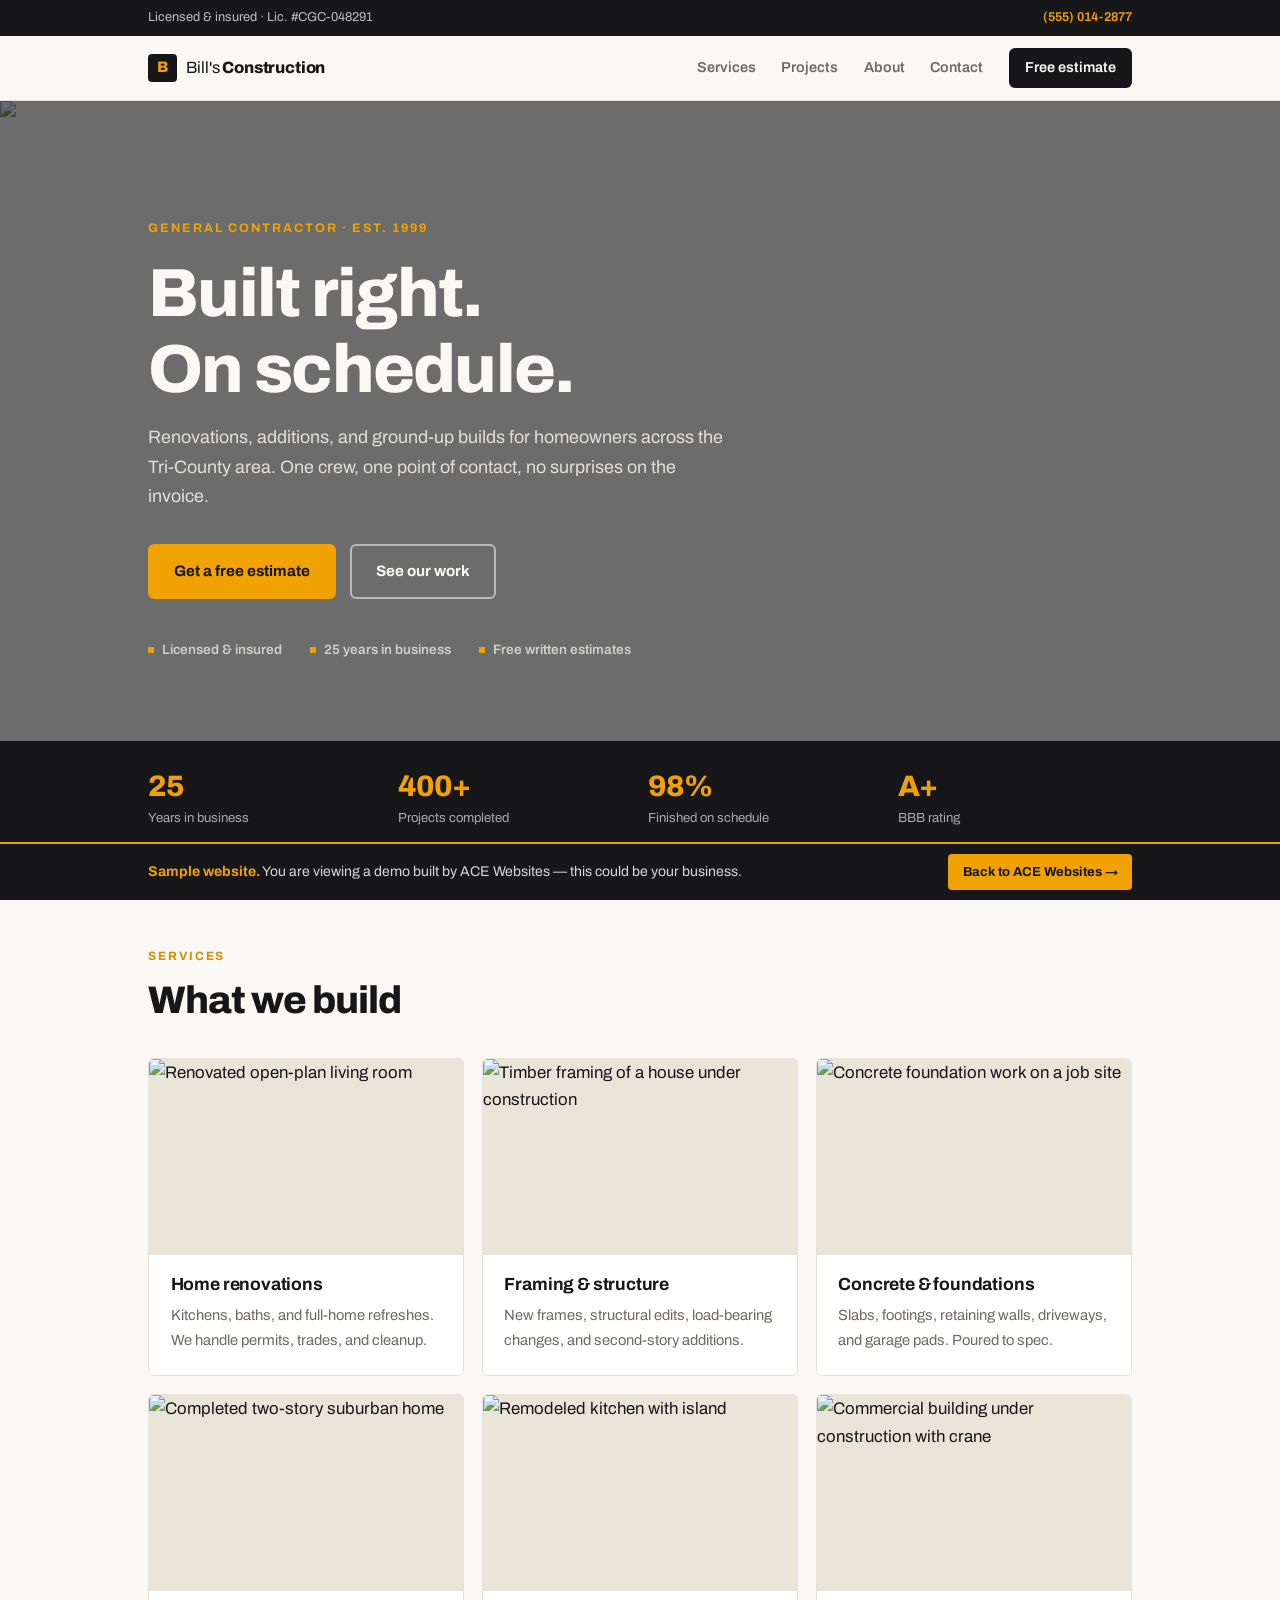
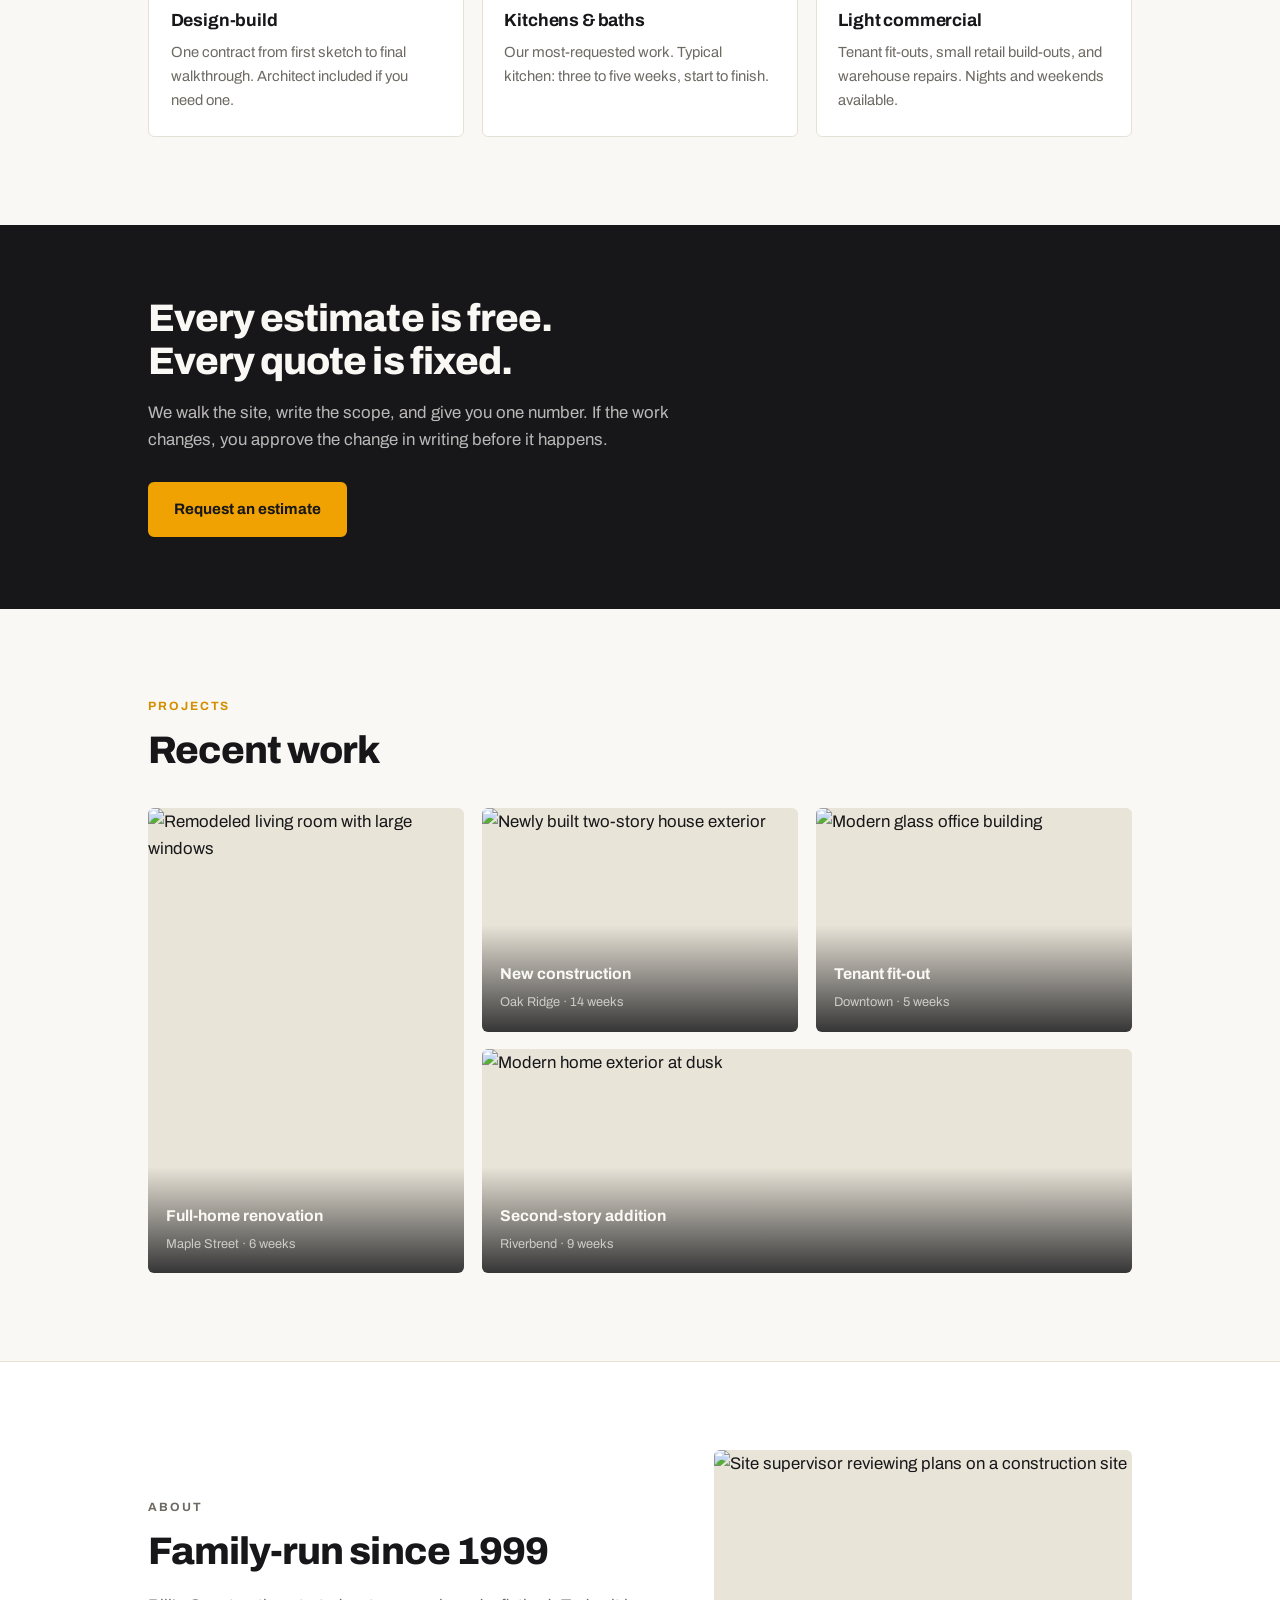
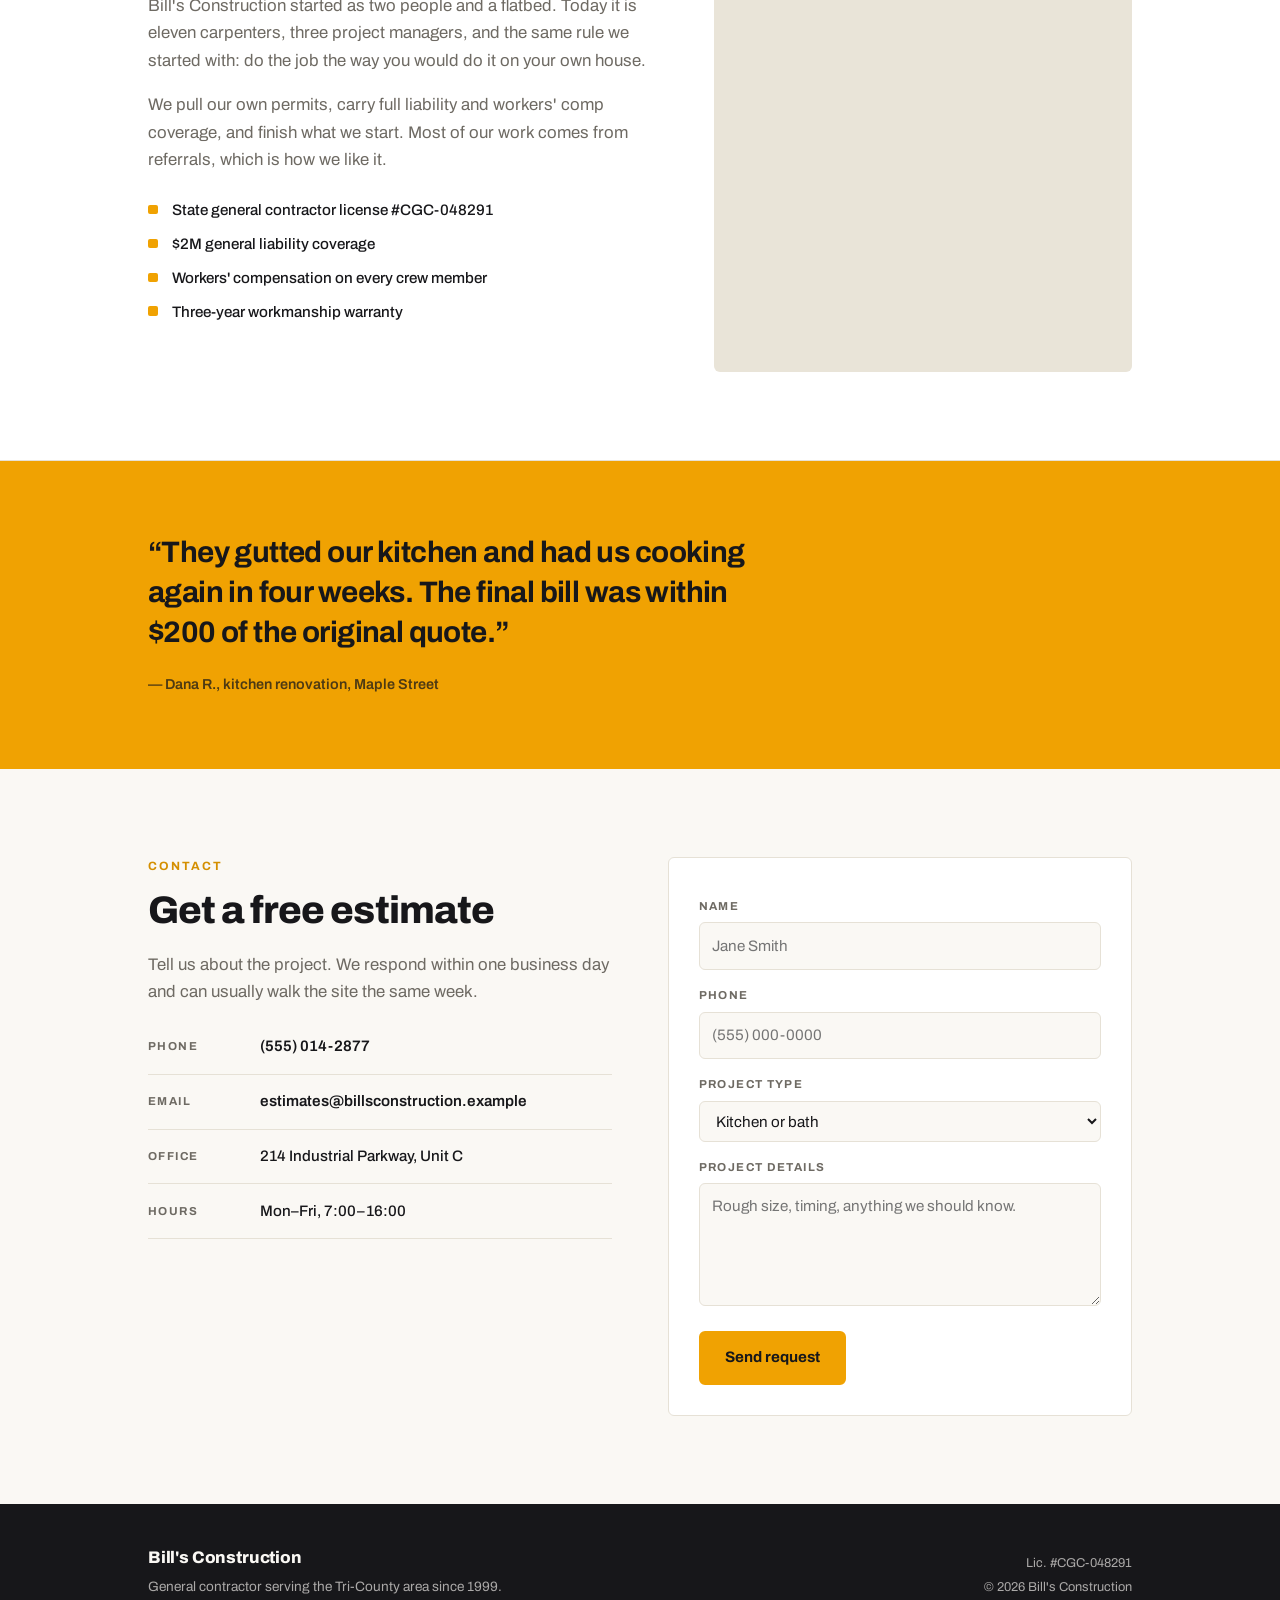
==== BillsConstruction/index.html @ ea0ec726 "changes" ====
<!DOCTYPE html>
<html lang="en">
<head>
  <meta charset="utf-8">
  <meta name="viewport" content="width=device-width, initial-scale=1">
  <title>Bill's Construction — General Contractor · Serving the Tri-County Area</title>
  <meta name="description" content="Bill's Construction is a licensed general contractor offering renovations, framing, concrete, and design-build services. Free estimates.">
  <link rel="preconnect" href="https://fonts.googleapis.com">
  <link rel="preconnect" href="https://fonts.gstatic.com" crossorigin>
  <link href="https://fonts.googleapis.com/css2?family=Archivo:wght@400;500;600;700;800&display=swap" rel="stylesheet">
  <link rel="stylesheet" href="styles.css">
  <link rel="icon" href="data:image/svg+xml,<svg xmlns='http://www.w3.org/2000/svg' viewBox='0 0 100 100'><rect width='100' height='100' rx='12' fill='%2317171a'/><text x='50' y='70' font-size='58' text-anchor='middle' fill='%23f0a202' font-family='Arial' font-weight='bold'>B</text></svg>">
</head>
<body>

  <div class="topbar">
    <div class="wrap topbar-inner">
      <span>Licensed &amp; insured · Lic. #CGC-048291</span>
      <a href="tel:+15550142877">(555) 014-2877</a>
    </div>
  </div>

  <header class="site-header">
    <div class="wrap header-inner">
      <a class="brand" href="#top">
        <span class="brand-mark" aria-hidden="true">B</span>
        <span>Bill's <b>Construction</b></span>
      </a>
      <nav class="nav">
        <a href="#services">Services</a>
        <a href="#projects">Projects</a>
        <a href="#about">About</a>
        <a href="#contact">Contact</a>
        <a class="nav-cta" href="#contact">Free estimate</a>
      </nav>
    </div>
  </header>

  <main id="top">

    <section class="hero">
      <img class="hero-img" src="https://images.unsplash.com/photo-1504307651254-35680f356dfd?auto=format&fit=crop&w=2000&q=80" alt="Construction crew working on a timber frame at sunrise">
      <div class="hero-scrim" aria-hidden="true"></div>
      <div class="wrap hero-inner">
        <p class="hero-kicker">General contractor · Est. 1999</p>
        <h1>Built right.<br>On schedule.</h1>
        <p class="hero-lede">
          Renovations, additions, and ground-up builds for homeowners across the
          Tri-County area. One crew, one point of contact, no surprises on the invoice.
        </p>
        <div class="hero-actions">
          <a class="btn btn-amber" href="#contact">Get a free estimate</a>
          <a class="btn btn-ghost" href="#projects">See our work</a>
        </div>
        <ul class="hero-trust">
          <li>Licensed &amp; insured</li>
          <li>25 years in business</li>
          <li>Free written estimates</li>
        </ul>
      </div>
    </section>

    <section class="stats">
      <div class="wrap stats-row">
        <div class="stat"><b>25</b><span>Years in business</span></div>
        <div class="stat"><b>400+</b><span>Projects completed</span></div>
        <div class="stat"><b>98%</b><span>Finished on schedule</span></div>
        <div class="stat"><b>A+</b><span>BBB rating</span></div>
      </div>
    </section>

    <section class="section" id="services">
      <div class="wrap">
        <p class="kicker">Services</p>
        <h2>What we build</h2>
        <div class="service-grid">
          <article class="service">
            <img src="https://images.unsplash.com/photo-1600585154340-be6161a56a0c?auto=format&fit=crop&w=900&q=80" alt="Renovated open-plan living room" loading="lazy">
            <div class="service-body">
              <h3>Home renovations</h3>
              <p>Kitchens, baths, and full-home refreshes. We handle permits, trades, and cleanup.</p>
            </div>
          </article>
          <article class="service">
            <img src="https://images.unsplash.com/photo-1590725140246-20acdee442be?auto=format&fit=crop&w=900&q=80" alt="Timber framing of a house under construction" loading="lazy">
            <div class="service-body">
              <h3>Framing &amp; structure</h3>
              <p>New frames, structural edits, load-bearing changes, and second-story additions.</p>
            </div>
          </article>
          <article class="service">
            <img src="https://images.unsplash.com/photo-1517581177682-a085bb7ffb15?auto=format&fit=crop&w=900&q=80" alt="Concrete foundation work on a job site" loading="lazy">
            <div class="service-body">
              <h3>Concrete &amp; foundations</h3>
              <p>Slabs, footings, retaining walls, driveways, and garage pads. Poured to spec.</p>
            </div>
          </article>
          <article class="service">
            <img src="https://images.unsplash.com/photo-1416339306562-f3d12fefd36f?auto=format&fit=crop&w=900&q=80" alt="Completed two-story suburban home" loading="lazy">
            <div class="service-body">
              <h3>Design-build</h3>
              <p>One contract from first sketch to final walkthrough. Architect included if you need one.</p>
            </div>
          </article>
          <article class="service">
            <img src="https://images.unsplash.com/photo-1600607687939-ce8a6c25118c?auto=format&fit=crop&w=900&q=80" alt="Remodeled kitchen with island" loading="lazy">
            <div class="service-body">
              <h3>Kitchens &amp; baths</h3>
              <p>Our most-requested work. Typical kitchen: three to five weeks, start to finish.</p>
            </div>
          </article>
          <article class="service">
            <img src="https://images.unsplash.com/photo-1503387762-592deb58ef4e?auto=format&fit=crop&w=900&q=80" alt="Commercial building under construction with crane" loading="lazy">
            <div class="service-body">
              <h3>Light commercial</h3>
              <p>Tenant fit-outs, small retail build-outs, and warehouse repairs. Nights and weekends available.</p>
            </div>
          </article>
        </div>
      </div>
    </section>

    <section class="band">
      <div class="wrap band-inner">
        <h2>Every estimate is free.<br>Every quote is fixed.</h2>
        <p>
          We walk the site, write the scope, and give you one number. If the work
          changes, you approve the change in writing before it happens.
        </p>
        <a class="btn btn-amber" href="#contact">Request an estimate</a>
      </div>
    </section>

    <section class="section" id="projects">
      <div class="wrap">
        <p class="kicker">Projects</p>
        <h2>Recent work</h2>
        <div class="project-grid">
          <figure class="project tall">
            <img src="https://images.unsplash.com/photo-1600566753086-00f18fb6b3ea?auto=format&fit=crop&w=1000&q=80" alt="Remodeled living room with large windows" loading="lazy">
            <figcaption>
              <b>Full-home renovation</b>
              <span>Maple Street · 6 weeks</span>
            </figcaption>
          </figure>
          <figure class="project">
            <img src="https://images.unsplash.com/photo-1541888946425-d81bb19240f5?auto=format&fit=crop&w=1000&q=80" alt="Newly built two-story house exterior" loading="lazy">
            <figcaption>
              <b>New construction</b>
              <span>Oak Ridge · 14 weeks</span>
            </figcaption>
          </figure>
          <figure class="project">
            <img src="https://images.unsplash.com/photo-1486406146926-c627a92ad1ab?auto=format&fit=crop&w=1000&q=80" alt="Modern glass office building" loading="lazy">
            <figcaption>
              <b>Tenant fit-out</b>
              <span>Downtown · 5 weeks</span>
            </figcaption>
          </figure>
          <figure class="project wide">
            <img src="https://images.unsplash.com/photo-1600585152220-90363fe7e115?auto=format&fit=crop&w=1400&q=80" alt="Modern home exterior at dusk" loading="lazy">
            <figcaption>
              <b>Second-story addition</b>
              <span>Riverbend · 9 weeks</span>
            </figcaption>
          </figure>
        </div>
      </div>
    </section>

    <section class="section about" id="about">
      <div class="wrap about-grid">
        <div>
          <p class="kicker">About</p>
          <h2>Family-run since 1999</h2>
          <p>
            Bill's Construction started as two people and a flatbed. Today it is
            eleven carpenters, three project managers, and the same rule we started
            with: do the job the way you would do it on your own house.
          </p>
          <p>
            We pull our own permits, carry full liability and workers' comp
            coverage, and finish what we start. Most of our work comes from
            referrals, which is how we like it.
          </p>
          <ul class="checklist">
            <li>State general contractor license #CGC-048291</li>
            <li>$2M general liability coverage</li>
            <li>Workers' compensation on every crew member</li>
            <li>Three-year workmanship warranty</li>
          </ul>
        </div>
        <figure class="about-photo">
          <img src="https://images.unsplash.com/photo-1581094794329-c8112a89af12?auto=format&fit=crop&w=1000&q=80" alt="Site supervisor reviewing plans on a construction site" loading="lazy">
        </figure>
      </div>
    </section>

    <section class="quote-band">
      <div class="wrap">
        <blockquote>
          “They gutted our kitchen and had us cooking again in four weeks. The
          final bill was within $200 of the original quote.”
        </blockquote>
        <p class="quote-attr">— Dana R., kitchen renovation, Maple Street</p>
      </div>
    </section>

    <section class="section" id="contact">
      <div class="wrap contact-grid">
        <div>
          <p class="kicker">Contact</p>
          <h2>Get a free estimate</h2>
          <p class="contact-lede">
            Tell us about the project. We respond within one business day and can
            usually walk the site the same week.
          </p>
          <dl class="contact-list">
            <div><dt>Phone</dt><dd><a href="tel:+15550142877">(555) 014-2877</a></dd></div>
            <div><dt>Email</dt><dd><a href="mailto:estimates@billsconstruction.example">estimates@billsconstruction.example</a></dd></div>
            <div><dt>Office</dt><dd>214 Industrial Parkway, Unit C</dd></div>
            <div><dt>Hours</dt><dd>Mon–Fri, 7:00–16:00</dd></div>
          </dl>
        </div>
        <form class="estimate-form" action="mailto:estimates@billsconstruction.example" method="post" enctype="text/plain">
          <label for="f-name">Name</label>
          <input id="f-name" name="name" type="text" required placeholder="Jane Smith">
          <label for="f-phone">Phone</label>
          <input id="f-phone" name="phone" type="tel" required placeholder="(555) 000-0000">
          <label for="f-type">Project type</label>
          <select id="f-type" name="type">
            <option>Kitchen or bath</option>
            <option>Full renovation</option>
            <option>Addition</option>
            <option>New construction</option>
            <option>Concrete or foundation</option>
            <option>Something else</option>
          </select>
          <label for="f-details">Project details</label>
          <textarea id="f-details" name="details" rows="4" placeholder="Rough size, timing, anything we should know."></textarea>
          <button class="btn btn-amber" type="submit">Send request</button>
        </form>
      </div>
    </section>

  </main>

  <footer class="site-footer">
    <div class="wrap footer-inner">
      <div>
        <p class="footer-brand">Bill's Construction</p>
        <p class="footer-note">General contractor serving the Tri-County area since 1999.</p>
      </div>
      <div class="footer-meta">
        <span>Lic. #CGC-048291</span>
        <span>© 2026 Bill's Construction</span>
      </div>
    </div>
  </footer>

  <div class="sample-bar">
    <div class="wrap sample-bar-inner">
      <p>
        <b>Sample website.</b> You are viewing a demo built by ACE Websites — this could be your business.
      </p>
      <a href="../">Back to ACE Websites →</a>
    </div>
  </div>

</body>
</html>
---- BillsConstruction/styles.css ----
/* Bill's Construction — sample site by ACE Websites */

:root {
  --char: #17171a;
  --char-2: #232326;
  --amber: #f0a202;
  --amber-dark: #d48f00;
  --paper: #faf8f4;
  --surface: #ffffff;
  --muted: #6e6a63;
  --line: #e6e1d6;
  --radius: 6px;
  --max: 66rem;
  --pad: clamp(1.25rem, 4vw, 2.25rem);
  --bar-h: 3.5rem;
}

* { box-sizing: border-box; }

html { scroll-behavior: smooth; }

body {
  margin: 0;
  padding-bottom: var(--bar-h);
  background: var(--paper);
  color: var(--char);
  font-family: "Archivo", ui-sans-serif, system-ui, sans-serif;
  font-size: 1.05rem;
  line-height: 1.65;
  -webkit-font-smoothing: antialiased;
}

img { display: block; max-width: 100%; }

a { color: var(--char); }

:focus-visible { outline: 2px solid var(--amber); outline-offset: 2px; }

.wrap {
  max-width: var(--max);
  margin: 0 auto;
  padding-inline: var(--pad);
}

h1, h2, h3 {
  margin: 0 0 0.5em;
  line-height: 1.12;
  letter-spacing: -0.025em;
}

h1 { font-size: clamp(2.6rem, 7vw, 4.25rem); font-weight: 800; }
h2 { font-size: clamp(1.7rem, 3.5vw, 2.4rem); font-weight: 800; }
h3 { font-size: 1.1rem; font-weight: 700; letter-spacing: -0.01em; }

p { margin: 0 0 1rem; }

.kicker {
  font-size: 0.75rem;
  font-weight: 700;
  text-transform: uppercase;
  letter-spacing: 0.16em;
  color: var(--amber-dark);
  margin: 0 0 0.75rem;
}

/* Top bar + header */

.topbar {
  background: var(--char);
  color: rgba(250, 248, 244, 0.75);
  font-size: 0.8rem;
}

.topbar-inner {
  display: flex;
  justify-content: space-between;
  align-items: center;
  gap: 1rem;
  min-height: 2.25rem;
}

.topbar a {
  color: var(--amber);
  text-decoration: none;
  font-weight: 600;
}

.site-header {
  position: sticky;
  top: 0;
  z-index: 20;
  background: rgba(250, 248, 244, 0.92);
  backdrop-filter: blur(10px);
  -webkit-backdrop-filter: blur(10px);
  border-bottom: 1px solid var(--line);
}

.header-inner {
  display: flex;
  align-items: center;
  justify-content: space-between;
  gap: 1rem;
  height: 4rem;
}

.brand {
  display: inline-flex;
  align-items: center;
  gap: 0.6rem;
  text-decoration: none;
  color: var(--char);
  font-size: 1.02rem;
  letter-spacing: -0.01em;
}

.brand b { font-weight: 800; }

.brand-mark {
  display: grid;
  place-items: center;
  width: 1.8rem;
  height: 1.8rem;
  background: var(--char);
  color: var(--amber);
  font-weight: 800;
  border-radius: 4px;
  font-size: 0.95rem;
}

.nav {
  display: flex;
  align-items: center;
  gap: clamp(0.9rem, 2.5vw, 1.6rem);
  font-size: 0.9rem;
  font-weight: 600;
}

.nav a {
  text-decoration: none;
  color: var(--muted);
  transition: color 0.15s ease;
}

.nav a:hover { color: var(--char); }

.nav-cta {
  background: var(--char);
  color: var(--paper) !important;
  padding: 0.5rem 1rem;
  border-radius: var(--radius);
  transition: background 0.15s ease !important;
}

.nav-cta:hover { background: var(--char-2); color: var(--paper) !important; }

/* Buttons */

.btn {
  display: inline-block;
  font: inherit;
  font-size: 0.95rem;
  font-weight: 700;
  text-decoration: none;
  padding: 0.8rem 1.5rem;
  border-radius: var(--radius);
  border: 2px solid transparent;
  cursor: pointer;
  transition: background 0.15s ease, border-color 0.15s ease, color 0.15s ease;
}

.btn-amber {
  background: var(--amber);
  border-color: var(--amber);
  color: var(--char);
}

.btn-amber:hover { background: var(--amber-dark); border-color: var(--amber-dark); }

.btn-ghost {
  background: transparent;
  border-color: rgba(250, 248, 244, 0.55);
  color: var(--paper);
}

.btn-ghost:hover { border-color: var(--paper); background: rgba(250, 248, 244, 0.08); }

/* Hero */

.hero {
  position: relative;
  min-height: clamp(30rem, 78vh, 40rem);
  display: flex;
  align-items: flex-end;
  color: var(--paper);
  overflow: hidden;
}

.hero-img {
  position: absolute;
  inset: 0;
  width: 100%;
  height: 100%;
  object-fit: cover;
}

.hero-scrim {
  position: absolute;
  inset: 0;
  background: rgba(23, 23, 26, 0.62);
}

.hero-inner {
  position: relative;
  padding-block: clamp(3rem, 8vw, 5rem);
  width: 100%;
}

.hero-kicker {
  font-size: 0.78rem;
  font-weight: 700;
  text-transform: uppercase;
  letter-spacing: 0.16em;
  color: var(--amber);
  margin: 0 0 1rem;
}

.hero h1 { max-width: 14ch; margin-bottom: 1rem; }

.hero-lede {
  font-size: 1.12rem;
  color: rgba(250, 248, 244, 0.82);
  max-width: 36rem;
  margin: 0;
}

.hero-actions {
  display: flex;
  gap: 0.85rem;
  flex-wrap: wrap;
  margin-top: 2rem;
}

.hero-trust {
  display: flex;
  flex-wrap: wrap;
  gap: 0.5rem 1.75rem;
  list-style: none;
  padding: 0;
  margin: 2.5rem 0 0;
  font-size: 0.85rem;
  font-weight: 600;
  color: rgba(250, 248, 244, 0.7);
}

.hero-trust li { display: flex; align-items: center; gap: 0.5rem; }

.hero-trust li::before {
  content: "";
  width: 6px;
  height: 6px;
  background: var(--amber);
}

/* Stats */

.stats {
  background: var(--char);
  color: var(--paper);
}

.stats-row {
  display: grid;
  grid-template-columns: repeat(4, 1fr);
  gap: 1rem;
  padding-block: 1.75rem;
}

.stat b {
  display: block;
  font-size: 1.85rem;
  font-weight: 800;
  letter-spacing: -0.03em;
  color: var(--amber);
  line-height: 1.15;
}

.stat span {
  font-size: 0.82rem;
  color: rgba(250, 248, 244, 0.65);
}

/* Sections */

.section { padding-block: clamp(3.5rem, 8vw, 5.5rem); }

/* Services */

.service-grid {
  display: grid;
  grid-template-columns: repeat(3, 1fr);
  gap: 1.1rem;
  margin-top: 2.25rem;
}

.service {
  background: var(--surface);
  border: 1px solid var(--line);
  border-radius: var(--radius);
  overflow: hidden;
  transition: border-color 0.15s ease;
}

.service:hover { border-color: #cfc7b4; }

.service img {
  width: 100%;
  aspect-ratio: 16 / 10;
  object-fit: cover;
  background: #e9e4d8;
}

.service-body { padding: 1.25rem 1.35rem 1.45rem; }

.service-body p {
  margin: 0;
  font-size: 0.92rem;
  color: var(--muted);
}

/* Estimate band */

.band {
  background: var(--char);
  color: var(--paper);
}

.band-inner {
  padding-block: clamp(3rem, 7vw, 4.5rem);
  display: grid;
  gap: 1rem;
  justify-items: start;
}

.band h2 { margin: 0; max-width: 18ch; }

.band p {
  color: rgba(250, 248, 244, 0.72);
  max-width: 36rem;
  margin: 0 0 0.75rem;
}

/* Projects */

.project-grid {
  display: grid;
  grid-template-columns: repeat(3, 1fr);
  grid-auto-rows: 14rem;
  gap: 1.1rem;
  margin-top: 2.25rem;
}

.project {
  position: relative;
  margin: 0;
  border-radius: var(--radius);
  overflow: hidden;
  background: #e9e4d8;
}

.project.tall { grid-row: span 2; }
.project.wide { grid-column: span 2; }

.project img {
  width: 100%;
  height: 100%;
  object-fit: cover;
  transition: transform 0.4s ease;
}

.project:hover img { transform: scale(1.03); }

.project figcaption {
  position: absolute;
  left: 0;
  right: 0;
  bottom: 0;
  padding: 2.25rem 1.15rem 1.05rem;
  background: linear-gradient(transparent, rgba(23, 23, 26, 0.85));
  color: var(--paper);
}

.project figcaption b {
  display: block;
  font-size: 0.98rem;
  font-weight: 700;
}

.project figcaption span {
  font-size: 0.8rem;
  color: rgba(250, 248, 244, 0.7);
}

/* About */

.about { background: var(--surface); border-block: 1px solid var(--line); }

.about-grid {
  display: grid;
  grid-template-columns: 1.1fr 0.9fr;
  gap: clamp(2rem, 5vw, 3.5rem);
  align-items: center;
}

.about-grid p { color: var(--muted); max-width: 38rem; }

.checklist {
  list-style: none;
  padding: 0;
  margin: 1.5rem 0 0;
  display: grid;
  gap: 0.55rem;
  font-size: 0.95rem;
  font-weight: 500;
}

.checklist li {
  position: relative;
  padding-left: 1.5rem;
}

.checklist li::before {
  content: "";
  position: absolute;
  left: 0;
  top: 0.45em;
  width: 0.6rem;
  height: 0.6rem;
  background: var(--amber);
  border-radius: 2px;
}

.about-photo { margin: 0; }

.about-photo img {
  width: 100%;
  border-radius: var(--radius);
  aspect-ratio: 4 / 5;
  object-fit: cover;
  background: #e9e4d8;
}

/* Testimonial */

.quote-band {
  background: var(--amber);
  padding-block: clamp(3rem, 7vw, 4.5rem);
}

.quote-band blockquote {
  margin: 0;
  font-size: clamp(1.35rem, 3vw, 1.85rem);
  font-weight: 700;
  letter-spacing: -0.02em;
  line-height: 1.35;
  max-width: 34ch;
}

.quote-attr {
  margin: 1.25rem 0 0;
  font-size: 0.9rem;
  font-weight: 600;
  color: rgba(23, 23, 26, 0.75);
}

/* Contact */

.contact-grid {
  display: grid;
  grid-template-columns: 1fr 1fr;
  gap: clamp(2rem, 5vw, 3.5rem);
}

.contact-lede { color: var(--muted); max-width: 32rem; }

.contact-list {
  margin: 1.75rem 0 0;
  display: grid;
  gap: 0.9rem;
}

.contact-list div {
  display: grid;
  grid-template-columns: 6rem 1fr;
  gap: 1rem;
  padding-bottom: 0.9rem;
  border-bottom: 1px solid var(--line);
  font-size: 0.95rem;
}

.contact-list dt {
  font-size: 0.72rem;
  font-weight: 700;
  text-transform: uppercase;
  letter-spacing: 0.12em;
  color: var(--muted);
  padding-top: 0.2rem;
}

.contact-list dd { margin: 0; font-weight: 500; }

.contact-list a { text-decoration: none; font-weight: 600; }
.contact-list a:hover { text-decoration: underline; text-underline-offset: 3px; }

.estimate-form {
  background: var(--surface);
  border: 1px solid var(--line);
  border-radius: var(--radius);
  padding: clamp(1.35rem, 3vw, 1.85rem);
  display: grid;
  gap: 0.4rem;
}

.estimate-form label {
  font-size: 0.72rem;
  font-weight: 700;
  text-transform: uppercase;
  letter-spacing: 0.12em;
  color: var(--muted);
  margin-top: 0.6rem;
}

.estimate-form input,
.estimate-form select,
.estimate-form textarea {
  font: inherit;
  font-size: 0.95rem;
  color: var(--char);
  background: var(--paper);
  border: 1px solid var(--line);
  border-radius: var(--radius);
  padding: 0.65rem 0.8rem;
  transition: border-color 0.15s ease, box-shadow 0.15s ease;
}

.estimate-form textarea { resize: vertical; }

.estimate-form input:focus,
.estimate-form select:focus,
.estimate-form textarea:focus {
  outline: none;
  border-color: var(--amber-dark);
  box-shadow: 0 0 0 3px rgba(240, 162, 2, 0.2);
}

.estimate-form .btn { margin-top: 1.15rem; justify-self: start; }

/* Footer */

.site-footer {
  background: var(--char);
  color: rgba(250, 248, 244, 0.65);
}

.footer-inner {
  display: flex;
  justify-content: space-between;
  align-items: flex-end;
  gap: 1.5rem;
  flex-wrap: wrap;
  padding-block: 2.5rem;
}

.footer-brand {
  font-weight: 800;
  font-size: 1.05rem;
  color: var(--paper);
  margin: 0 0 0.25rem;
  letter-spacing: -0.01em;
}

.footer-note { margin: 0; font-size: 0.85rem; }

.footer-meta {
  display: flex;
  flex-direction: column;
  gap: 0.2rem;
  font-size: 0.8rem;
  text-align: right;
}

/* Sample-site bar (ACE Websites) */

.sample-bar {
  position: fixed;
  left: 0;
  right: 0;
  bottom: 0;
  z-index: 50;
  background: var(--char);
  color: rgba(250, 248, 244, 0.85);
  border-top: 2px solid var(--amber);
  font-size: 0.88rem;
}

.sample-bar-inner {
  display: flex;
  align-items: center;
  justify-content: space-between;
  gap: 1rem;
  min-height: var(--bar-h);
  padding-block: 0.5rem;
}

.sample-bar p { margin: 0; }

.sample-bar b { color: var(--amber); font-weight: 700; }

.sample-bar a {
  flex: none;
  color: var(--char);
  background: var(--amber);
  text-decoration: none;
  font-weight: 700;
  font-size: 0.82rem;
  padding: 0.45rem 0.9rem;
  border-radius: 4px;
  transition: background 0.15s ease;
}

.sample-bar a:hover { background: #ffc13b; }

/* Responsive */

@media (max-width: 900px) {
  .service-grid { grid-template-columns: 1fr 1fr; }
  .project-grid { grid-template-columns: 1fr 1fr; grid-auto-rows: 13rem; }
  .project.wide { grid-column: span 2; }
  .about-grid, .contact-grid { grid-template-columns: 1fr; }
  .about-photo img { aspect-ratio: 16 / 10; }
}

@media (max-width: 720px) {
  .nav a:not(.nav-cta) { display: none; }
  .topbar-inner span { display: none; }
  .stats-row { grid-template-columns: 1fr 1fr; gap: 1.25rem; }
  .service-grid { grid-template-columns: 1fr; }
  .project-grid { grid-template-columns: 1fr; grid-auto-rows: 15rem; }
  .project.tall { grid-row: span 1; }
  .project.wide { grid-column: span 1; }
  .sample-bar-inner { flex-direction: column; align-items: flex-start; gap: 0.4rem; }
  body { padding-bottom: 5.5rem; }
}

@media (prefers-reduced-motion: reduce) {
  html { scroll-behavior: auto; }
  .project img { transition: none; }
  .project:hover img { transform: none; }
}
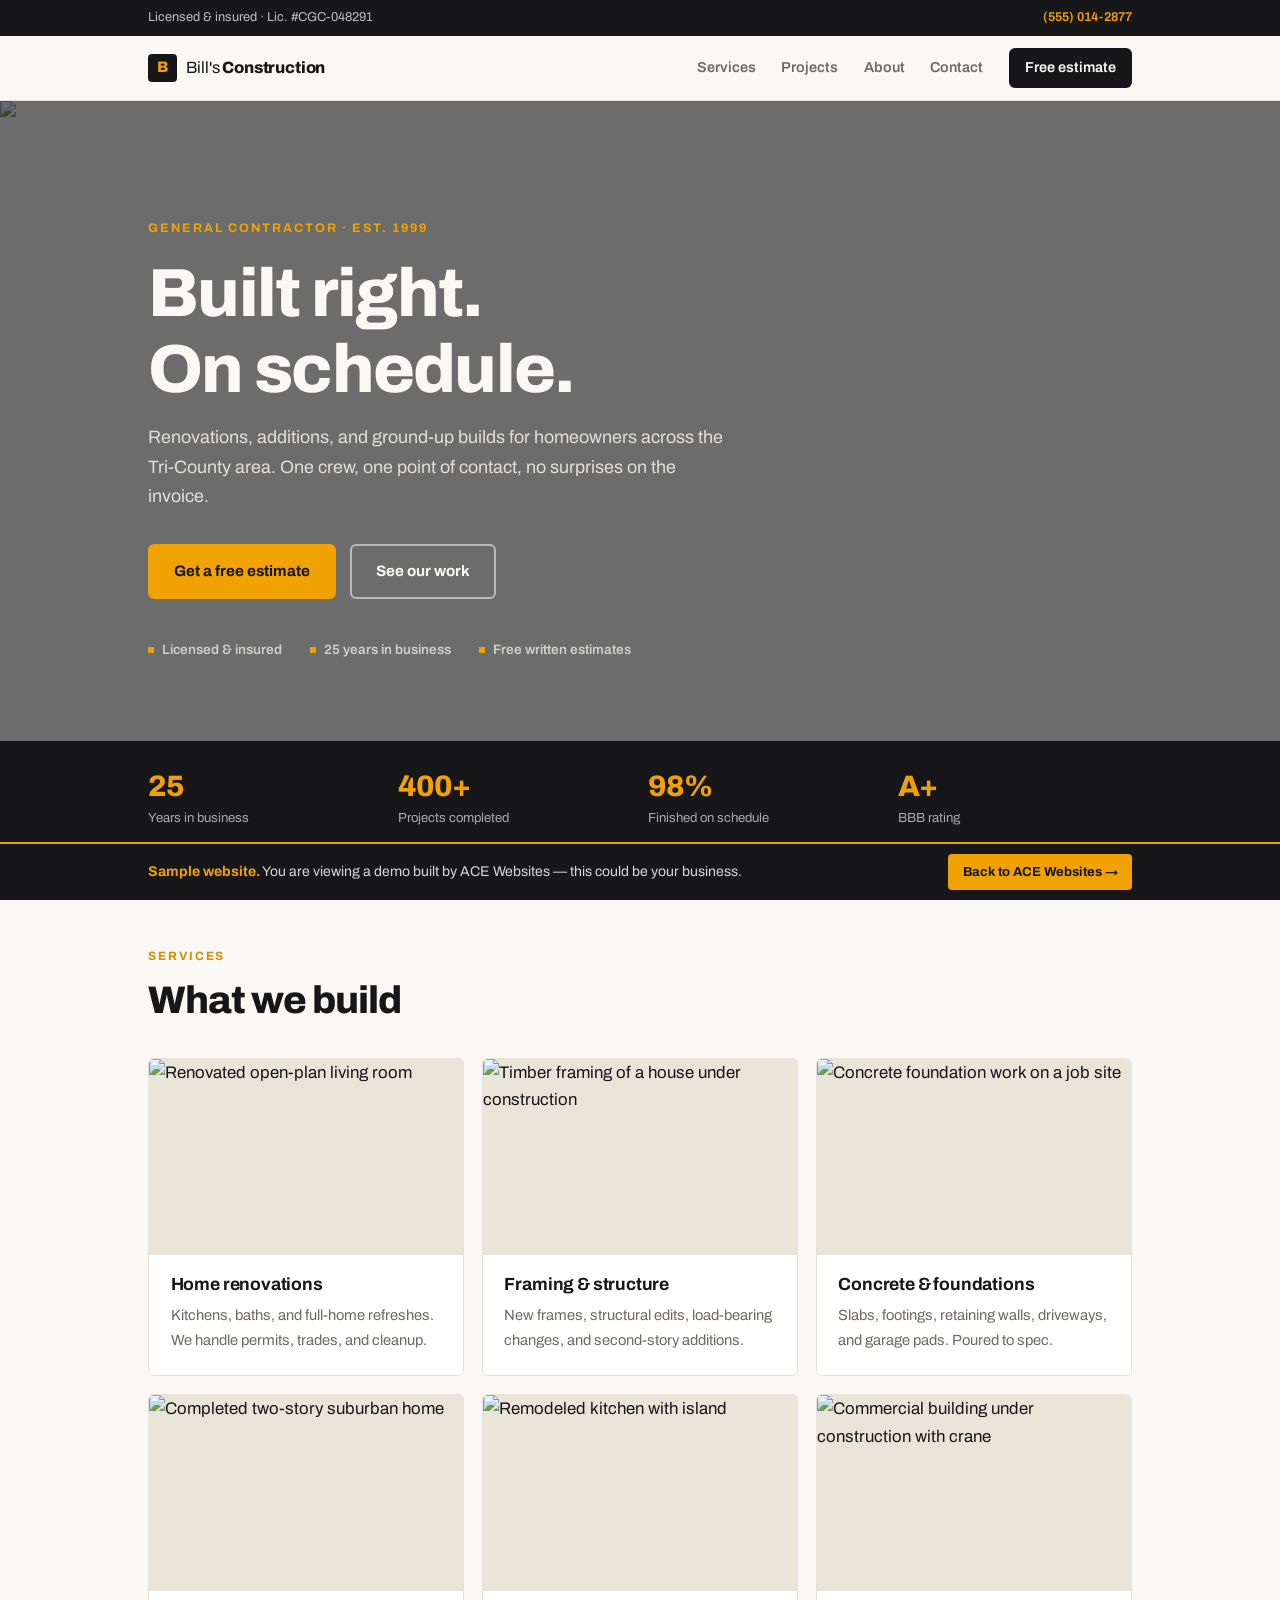
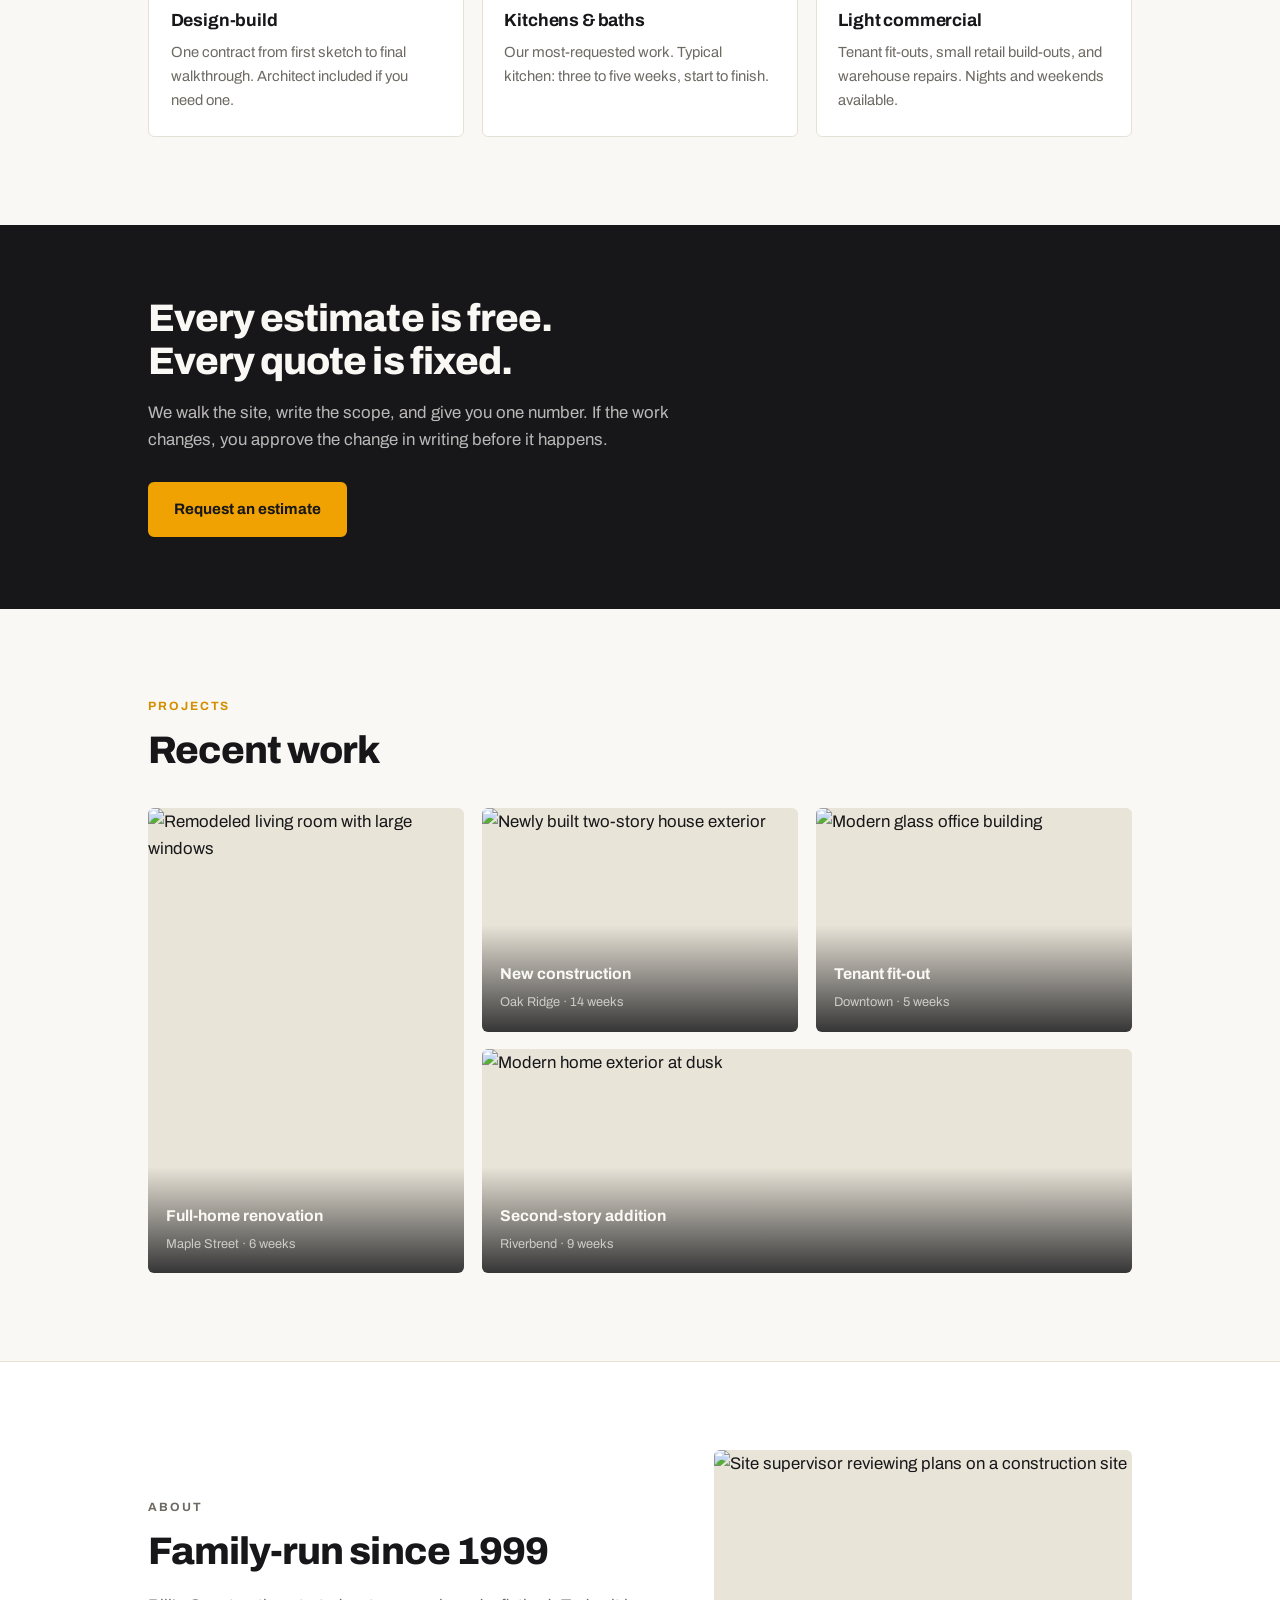
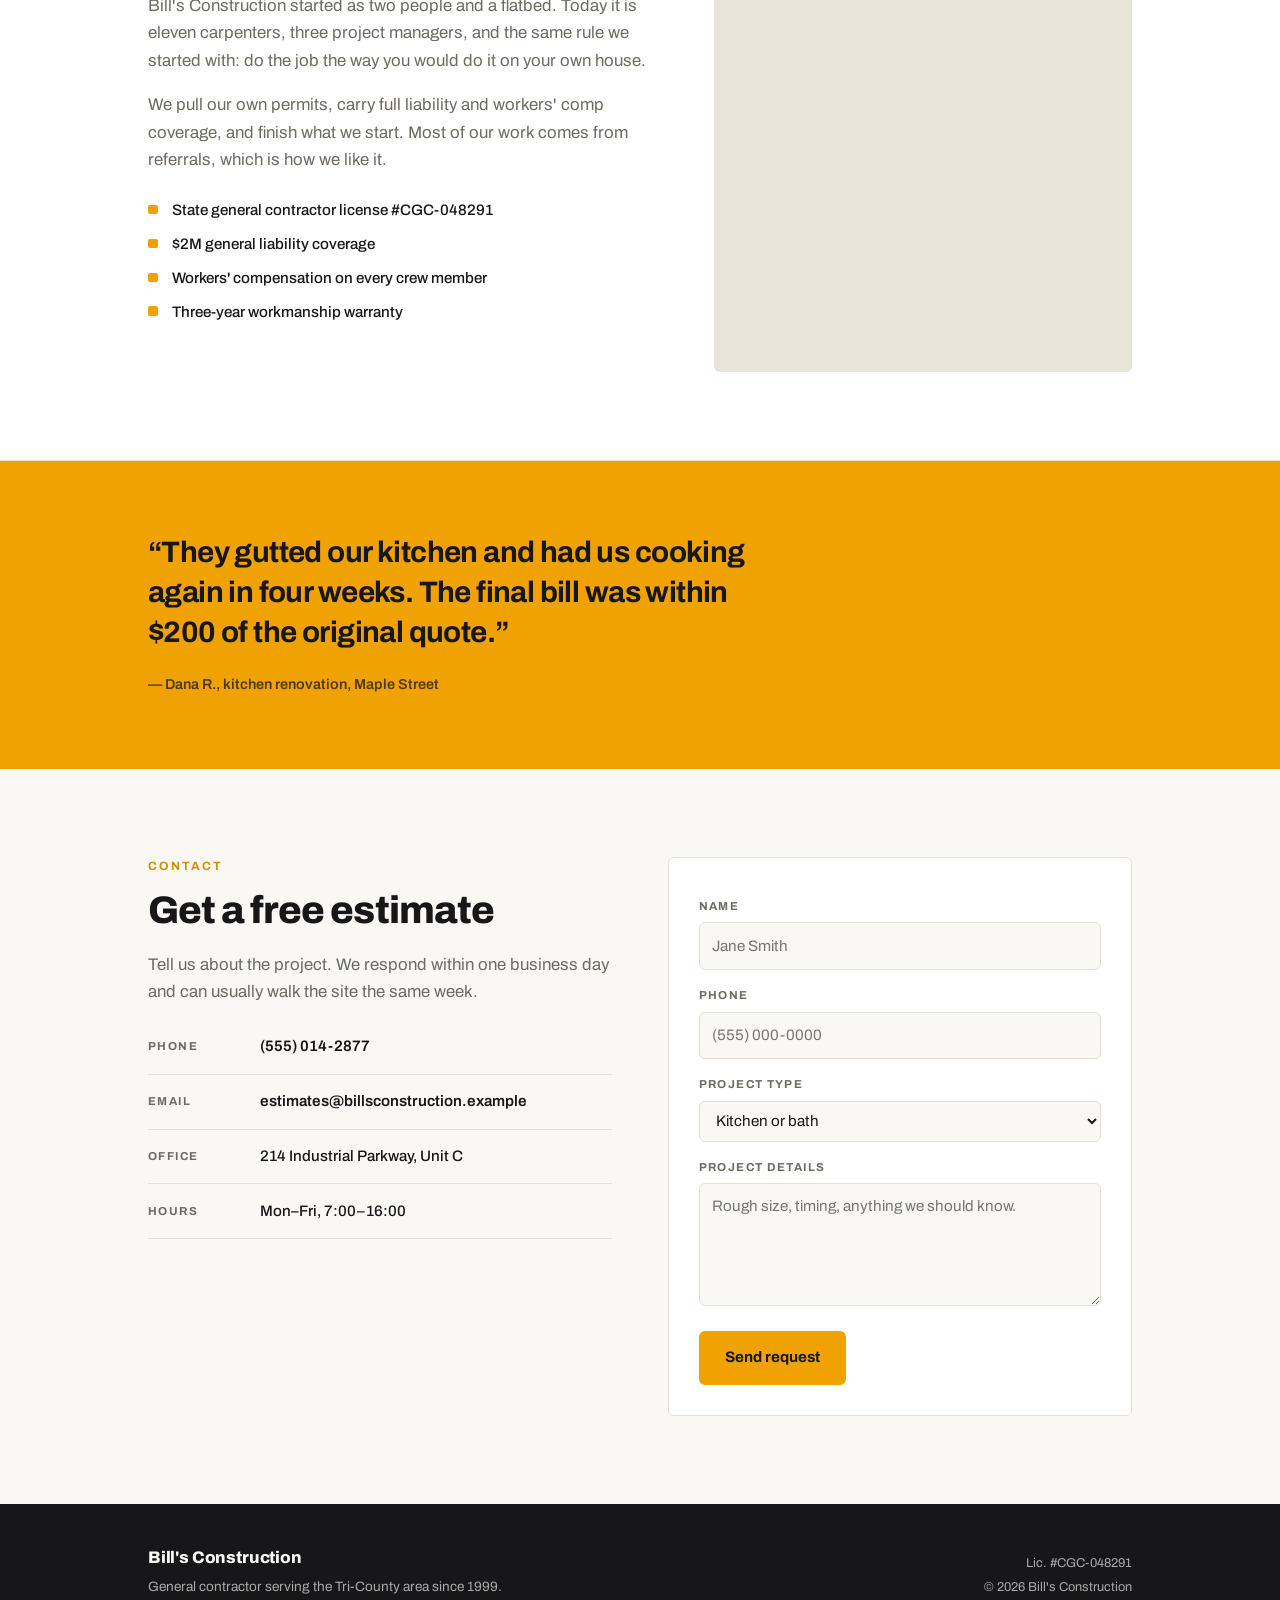
==== commit de5a8d91: "changes" ====
--- a/BillsConstruction/index.html
+++ b/BillsConstruction/index.html
@@ -10,6 +10,7 @@
   <link href="https://fonts.googleapis.com/css2?family=Archivo:wght@400;500;600;700;800&display=swap" rel="stylesheet">
   <link rel="stylesheet" href="styles.css">
   <link rel="icon" href="data:image/svg+xml,<svg xmlns='http://www.w3.org/2000/svg' viewBox='0 0 100 100'><rect width='100' height='100' rx='12' fill='%2317171a'/><text x='50' y='70' font-size='58' text-anchor='middle' fill='%23f0a202' font-family='Arial' font-weight='bold'>B</text></svg>">
+  <script>if (window.top !== window.self) document.documentElement.classList.add("framed");</script>
 </head>
 <body>
 
--- a/BillsConstruction/styles.css
+++ b/BillsConstruction/styles.css
@@ -629,6 +629,11 @@
 
 .sample-bar a:hover { background: #ffc13b; }
 
+/* Hide sample bar + reclaim padding when embedded as a preview */
+
+html.framed .sample-bar { display: none; }
+html.framed body { padding-bottom: 0; }
+
 /* Responsive */
 
 @media (max-width: 900px) {
